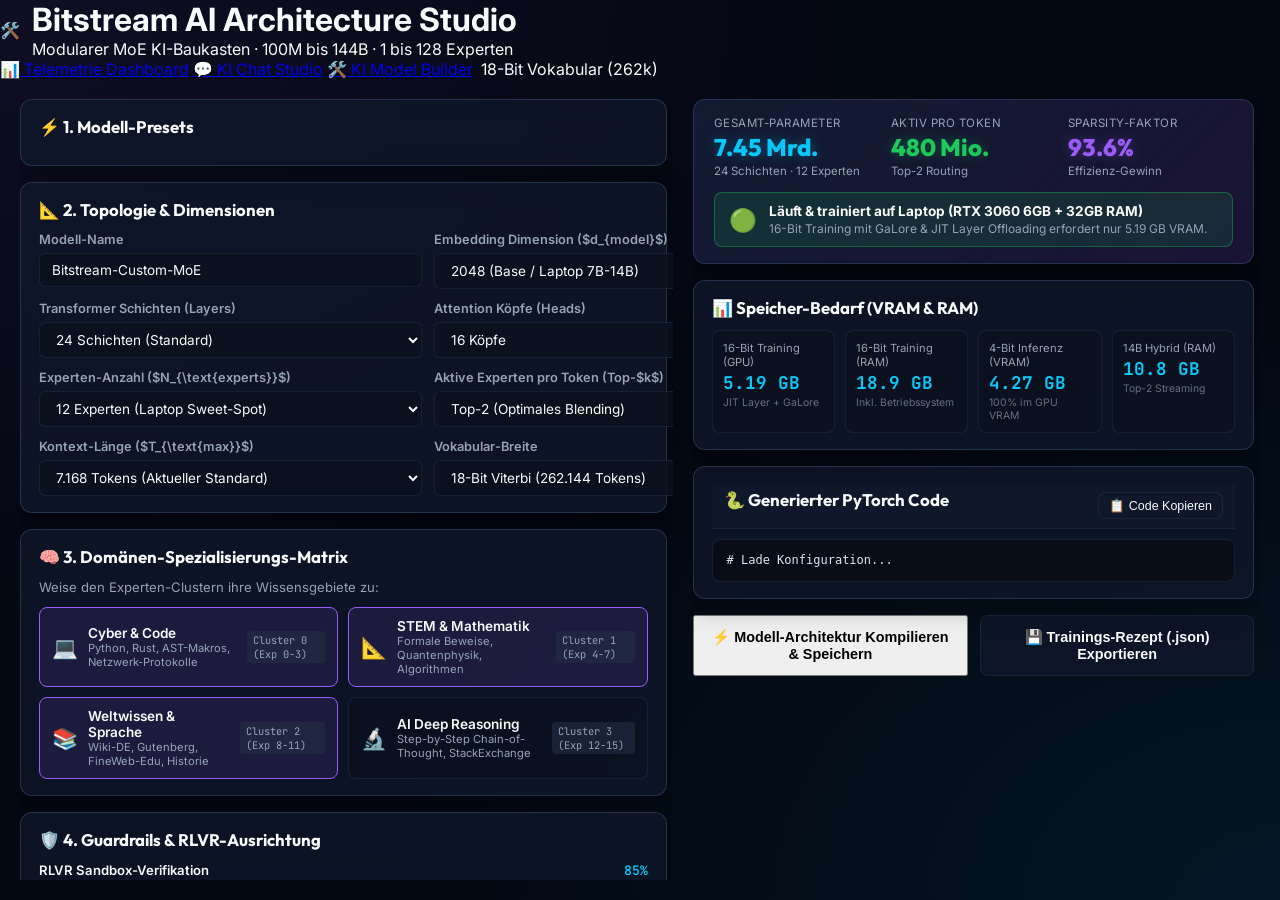
==== dashboard/static/builder.html @ 56a27aa5 "feat: add interactive Bitstream AI Architecture Studio (builder.html) with 100M-144B Single-Expert D" ====
<!DOCTYPE html>
<html lang="de">
<head>
  <meta charset="UTF-8">
  <meta name="viewport" content="width=device-width, initial-scale=1.0">
  <title>Bitstream AI Architecture Studio | KI Model Builder</title>
  <link rel="preconnect" href="https://fonts.googleapis.com">
  <link rel="preconnect" href="https://fonts.gstatic.com" crossorigin>
  <link href="https://fonts.googleapis.com/css2?family=Inter:wght@300;400;500;600;700&family=JetBrains+Mono:wght@400;500;700&family=Outfit:wght@600;700;800&display=swap" rel="stylesheet">
  <link rel="stylesheet" href="chat.css">
  <link rel="stylesheet" href="builder.css">
</head>
<body class="dark-theme">
  <!-- Top App Navigation -->
  <header class="app-header">
    <div class="header-left">
      <div class="logo-mark">
        <span class="logo-icon">🛠️</span>
        <div class="logo-glow"></div>
      </div>
      <div>
        <h1 class="app-title">Bitstream AI Architecture Studio</h1>
        <p class="app-subtitle">Modularer MoE KI-Baukasten · 100M bis 144B · 1 bis 128 Experten</p>
      </div>
    </div>

    <div class="header-right">
      <nav class="nav-links">
        <a href="/" class="nav-btn" id="nav-dashboard">📊 Telemetrie Dashboard</a>
        <a href="/chat.html" class="nav-btn" id="nav-chat">💬 KI Chat Studio</a>
        <a href="/builder.html" class="nav-btn active" id="nav-builder">🛠️ KI Model Builder</a>
      </nav>
      <span class="badge badge-primary" id="vocab-badge">18-Bit Vokabular (262k)</span>
    </div>
  </header>

  <!-- Main Studio Layout -->
  <main class="builder-layout">
    <!-- Left Configuration Panel -->
    <section class="builder-config-panel">
      <!-- Preset Quick Selection -->
      <div class="panel-section">
        <h2 class="section-title">⚡ 1. Modell-Presets</h2>
        <div class="presets-grid" id="presets-container">
          <!-- Dynamically populated -->
        </div>
      </div>

      <!-- Architecture Dimensions -->
      <div class="panel-section">
        <h2 class="section-title">📐 2. Topologie & Dimensionen</h2>
        <div class="form-grid">
          <div class="form-group">
            <label for="input-model-name">Modell-Name</label>
            <input type="text" id="input-model-name" class="form-input" value="Bitstream-Custom-MoE">
          </div>
          <div class="form-group">
            <label for="select-d-model">Embedding Dimension ($d_{model}$)</label>
            <select id="select-d-model" class="form-select">
              <option value="512">512 (Edge / Tiny 100M)</option>
              <option value="768">768 (Small 300M)</option>
              <option value="1024">1024 (Medium 1B)</option>
              <option value="2048" selected>2048 (Base / Laptop 7B-14B)</option>
              <option value="4096">4096 (Large / 30B-70B)</option>
              <option value="8192">8192 (Titan MoE / 70B-144B)</option>
              <option value="12288">12288 (Dense Titan 144B Single-Experte)</option>
              <option value="16384">16384 (Frontier Ultra 200B+)</option>
            </select>
          </div>
          <div class="form-group">
            <label for="select-layers">Transformer Schichten (Layers)</label>
            <select id="select-layers" class="form-select">
              <option value="8">8 Schichten</option>
              <option value="12">12 Schichten</option>
              <option value="16">16 Schichten</option>
              <option value="24" selected>24 Schichten (Standard)</option>
              <option value="32">32 Schichten</option>
              <option value="48">48 Schichten</option>
              <option value="64">64 Schichten</option>
              <option value="80">80 Schichten (144B Dense)</option>
              <option value="96">96 Schichten (Deep Titan)</option>
            </select>
          </div>
          <div class="form-group">
            <label for="select-heads">Attention Köpfe (Heads)</label>
            <select id="select-heads" class="form-select">
              <option value="8">8 Köpfe</option>
              <option value="12">12 Köpfe</option>
              <option value="16" selected>16 Köpfe</option>
              <option value="32">32 Köpfe</option>
              <option value="64">64 Köpfe</option>
              <option value="96">96 Köpfe (144B)</option>
              <option value="128">128 Köpfe</option>
            </select>
          </div>
          <div class="form-group">
            <label for="select-experts">Experten-Anzahl ($N_{\text{experts}}$)</label>
            <select id="select-experts" class="form-select">
              <option value="1">1 Experte (100% Dense Single-Core: 100M bis 144B)</option>
              <option value="2">2 Experten</option>
              <option value="4">4 Experten (Edge MoE)</option>
              <option value="8">8 Experten</option>
              <option value="12" selected>12 Experten (Laptop Sweet-Spot)</option>
              <option value="16">16 Experten</option>
              <option value="24">24 Experten (14.2B Spliced)</option>
              <option value="32">32 Experten</option>
              <option value="64">64 Experten (70B Frontier)</option>
              <option value="128">128 Experten (144B Mega-Titan)</option>
            </select>
          </div>
          <div class="form-group">
            <label for="select-top-k">Aktive Experten pro Token (Top-$k$)</label>
            <select id="select-top-k" class="form-select">
              <option value="1">Top-1 (Maximale Sparsity)</option>
              <option value="2" selected>Top-2 (Optimales Blending)</option>
              <option value="4">Top-4 (Hohe Kapazität)</option>
              <option value="8">Top-8 (Deep Ensemble)</option>
            </select>
          </div>
          <div class="form-group">
            <label for="select-seq-len">Kontext-Länge ($T_{\text{max}}$)</label>
            <select id="select-seq-len" class="form-select">
              <option value="4096">4.096 Tokens</option>
              <option value="7168" selected>7.168 Tokens (Aktueller Standard)</option>
              <option value="8192">8.192 Tokens</option>
              <option value="16384">16.384 Tokens (YaRN 2x)</option>
              <option value="32768">32.768 Tokens (YaRN 4x)</option>
              <option value="65536">65.536 Tokens (Ultra-Long)</option>
            </select>
          </div>
          <div class="form-group">
            <label for="select-vocab">Vokabular-Breite</label>
            <select id="select-vocab" class="form-select">
              <option value="262144" selected>18-Bit Viterbi (262.144 Tokens)</option>
              <option value="65536">16-Bit Viterbi (65.536 Tokens)</option>
            </select>
          </div>
        </div>
      </div>

      <!-- Domain Specialization Matrix -->
      <div class="panel-section">
        <h2 class="section-title">🧠 3. Domänen-Spezialisierungs-Matrix</h2>
        <p class="section-desc">Weise den Experten-Clustern ihre Wissensgebiete zu:</p>
        <div class="domain-matrix-grid">
          <div class="domain-card active" data-domain="cyber">
            <span class="domain-icon">💻</span>
            <div class="domain-info">
              <h4>Cyber & Code</h4>
              <p>Python, Rust, AST-Makros, Netzwerk-Protokolle</p>
            </div>
            <span class="cluster-tag">Cluster 0 (Exp 0-3)</span>
          </div>
          <div class="domain-card active" data-domain="stem">
            <span class="domain-icon">📐</span>
            <div class="domain-info">
              <h4>STEM & Mathematik</h4>
              <p>Formale Beweise, Quantenphysik, Algorithmen</p>
            </div>
            <span class="cluster-tag">Cluster 1 (Exp 4-7)</span>
          </div>
          <div class="domain-card active" data-domain="world">
            <span class="domain-icon">📚</span>
            <div class="domain-info">
              <h4>Weltwissen & Sprache</h4>
              <p>Wiki-DE, Gutenberg, FineWeb-Edu, Historie</p>
            </div>
            <span class="cluster-tag">Cluster 2 (Exp 8-11)</span>
          </div>
          <div class="domain-card" data-domain="reasoning">
            <span class="domain-icon">🔬</span>
            <div class="domain-info">
              <h4>AI Deep Reasoning</h4>
              <p>Step-by-Step Chain-of-Thought, StackExchange</p>
            </div>
            <span class="cluster-tag">Cluster 3 (Exp 12-15)</span>
          </div>
        </div>
      </div>

      <!-- Guardrails & Alignment Studio -->
      <div class="panel-section">
        <h2 class="section-title">🛡️ 4. Guardrails & RLVR-Ausrichtung</h2>
        <div class="slider-grid">
          <div class="slider-group">
            <div class="slider-header">
              <label>RLVR Sandbox-Verifikation</label>
              <span class="slider-val" id="val-rlvr">85%</span>
            </div>
            <input type="range" min="0" max="100" value="85" class="form-range" id="range-rlvr">
            <small>Erzwingt isolierte Python/Math-Ausführung vor der Antwort</small>
          </div>
          <div class="slider-group">
            <div class="slider-header">
              <label>Halluzinations-Schutz (Epistemisch)</label>
              <span class="slider-val" id="val-guard">90%</span>
            </div>
            <input type="range" min="0" max="100" value="90" class="form-range" id="range-guard">
            <small>Blockiert geratene Scheinfakten bei Wissenslücken</small>
          </div>
          <div class="slider-group">
            <div class="slider-header">
              <label>Autonome Web-Neugier</label>
              <span class="slider-val" id="val-curiosity">75%</span>
            </div>
            <input type="range" min="0" max="100" value="75" class="form-range" id="range-curiosity">
            <small>Trigger für autonomes Nachforschen bei hohem Loss</small>
          </div>
        </div>
      </div>
    </section>

    <!-- Right Live Hardware & Code Inspector -->
    <section class="builder-inspect-panel">
      <!-- Live Metrics Hero -->
      <div class="inspect-hero-card">
        <div class="hero-stats-grid">
          <div class="hero-stat">
            <span class="stat-label">Gesamt-Parameter</span>
            <span class="stat-val highlight-cyan" id="stat-total-params">7.45 Mrd.</span>
            <span class="stat-sub" id="stat-total-sub">24 Schichten · 12 Experten</span>
          </div>
          <div class="hero-stat">
            <span class="stat-label">Aktiv pro Token</span>
            <span class="stat-val highlight-green" id="stat-active-params">480 Mio.</span>
            <span class="stat-sub" id="stat-active-sub">Top-2 Routing</span>
          </div>
          <div class="hero-stat">
            <span class="stat-label">Sparsity-Faktor</span>
            <span class="stat-val highlight-purple" id="stat-sparsity">93.6%</span>
            <span class="stat-sub">Effizienz-Gewinn</span>
          </div>
        </div>

        <!-- Hardware Feasibility Banner -->
        <div class="feasibility-banner" id="feasibility-banner">
          <span class="feasibility-icon" id="feasibility-icon">🟢</span>
          <div class="feasibility-text">
            <strong id="feasibility-title">Läuft & trainiert auf Laptop (RTX 3060 6GB + 32GB RAM)</strong>
            <p id="feasibility-desc">16-Bit Training mit GaLore & JIT Layer Offloading erfordert nur 5.19 GB VRAM.</p>
          </div>
        </div>
      </div>

      <!-- Memory Breakdown Matrix -->
      <div class="panel-section">
        <h2 class="section-title">📊 Speicher-Bedarf (VRAM & RAM)</h2>
        <div class="memory-spec-grid">
          <div class="mem-spec-card">
            <span class="mem-type">16-Bit Training (GPU)</span>
            <span class="mem-size" id="mem-train-gpu">5.19 GB</span>
            <small>JIT Layer + GaLore</small>
          </div>
          <div class="mem-spec-card">
            <span class="mem-type">16-Bit Training (RAM)</span>
            <span class="mem-size" id="mem-train-ram">18.9 GB</span>
            <small>Inkl. Betriebssystem</small>
          </div>
          <div class="mem-spec-card">
            <span class="mem-type">4-Bit Inferenz (VRAM)</span>
            <span class="mem-size" id="mem-infer-vram">4.27 GB</span>
            <small>100% im GPU VRAM</small>
          </div>
          <div class="mem-spec-card">
            <span class="mem-type">14B Hybrid (RAM)</span>
            <span class="mem-size" id="mem-infer-hybrid-ram">10.8 GB</span>
            <small>Top-2 Streaming</small>
          </div>
        </div>
      </div>

      <!-- PyTorch Code Generator Preview -->
      <div class="panel-section code-preview-section">
        <div class="code-header">
          <h2 class="section-title">🐍 Generierter PyTorch Code</h2>
          <button class="btn btn-secondary btn-sm" id="btn-copy-code">📋 Code Kopieren</button>
        </div>
        <pre class="code-preview-block"><code id="code-output"># Lade Konfiguration...</code></pre>
      </div>

      <!-- Action Footer -->
      <div class="builder-actions-card">
        <button class="btn btn-primary btn-lg" id="btn-generate-model">
          <span>⚡ Modell-Architektur Kompilieren & Speichern</span>
        </button>
        <button class="btn btn-secondary btn-lg" id="btn-export-recipe">
          <span>💾 Trainings-Rezept (.json) Exportieren</span>
        </button>
      </div>

      <!-- Status Toast / Alert -->
      <div id="builder-toast" class="builder-toast" style="display: none;"></div>
    </section>
  </main>

  <script src="builder.js"></script>
</body>
</html>
---- dashboard/static/chat.css ----
/* ==========================================================================
   Universal AI Chat Studio | Design System & Styling
   Aesthetics: Deep Dark Glassmorphism, Neon Cyan & Purple Accents, Inter & JetBrains Mono
   ========================================================================== */

:root {
  /* HSL Tailored Color Palette */
  --bg-base: hsl(224, 71%, 4%);
  --bg-surface: hsl(222, 47%, 9%);
  --bg-sidebar: hsla(222, 47%, 7%, 0.85);
  --bg-card: hsla(222, 47%, 12%, 0.7);
  --bg-user-msg: hsla(217, 33%, 17%, 0.8);
  --bg-bot-msg: hsla(222, 47%, 10%, 0.85);
  
  --primary: hsl(192, 95%, 50%);
  --primary-glow: hsla(192, 95%, 50%, 0.35);
  --accent-purple: hsl(265, 89%, 66%);
  --accent-purple-glow: hsla(265, 89%, 66%, 0.35);
  --accent-green: hsl(142, 76%, 45%);
  --accent-green-glow: hsla(142, 76%, 45%, 0.35);
  --accent-amber: hsl(38, 92%, 50%);
  
  --border-subtle: hsla(217, 33%, 25%, 0.4);
  --border-glass: hsla(217, 33%, 35%, 0.5);
  --border-active: hsla(192, 95%, 50%, 0.6);

  --text-main: hsl(210, 40%, 98%);
  --text-muted: hsl(215, 20%, 65%);
  --text-faint: hsl(215, 16%, 45%);
  
  --font-sans: 'Inter', -apple-system, BlinkMacSystemFont, 'Segoe UI', Roboto, sans-serif;
  --font-mono: 'JetBrains Mono', monospace;
  --font-display: 'Outfit', sans-serif;

  --ease-spring: cubic-bezier(0.175, 0.885, 0.32, 1.275);
  --ease-smooth: cubic-bezier(0.4, 0, 0.2, 1);
  --duration-fast: 150ms;
  --duration-normal: 250ms;
}

* {
  margin: 0;
  padding: 0;
  box-sizing: border-box;
}

body.dark-theme {
  background-color: var(--bg-base);
  background-image: 
    radial-gradient(at 0% 0%, hsla(265, 89%, 66%, 0.08) 0px, transparent 50%),
    radial-gradient(at 100% 100%, hsla(192, 95%, 50%, 0.08) 0px, transparent 50%);
  color: var(--text-main);
  font-family: var(--font-sans);
  height: 100vh;
  overflow: hidden;
  display: flex;
  flex-direction: column;
}

/* ==========================================================================
   1. Header Topbar
   ========================================================================== */
.chat-header {
  height: 56px;
  background: hsla(222, 47%, 7%, 0.85);
  backdrop-filter: blur(16px);
  -webkit-backdrop-filter: blur(16px);
  border-bottom: 1px solid var(--border-subtle);
  display: flex;
  align-items: center;
  justify-content: space-between;
  padding: 0 1.25rem;
  z-index: 100;
}

.header-left {
  display: flex;
  align-items: center;
  gap: 0.75rem;
}

.btn-icon {
  background: transparent;
  border: 1px solid var(--border-subtle);
  color: var(--text-muted);
  width: 34px;
  height: 34px;
  border-radius: 8px;
  display: flex;
  align-items: center;
  justify-content: center;
  cursor: pointer;
  transition: all var(--duration-fast) ease;
}

.btn-icon:hover {
  background: var(--bg-card);
  color: var(--text-main);
  border-color: var(--border-glass);
}

.brand {
  display: flex;
  align-items: center;
  gap: 0.6rem;
}

.brand-logo {
  font-size: 1.3rem;
  filter: drop-shadow(0 0 8px var(--accent-purple-glow));
}

.brand-title {
  font-family: var(--font-display);
  font-weight: 700;
  font-size: 1.05rem;
  letter-spacing: -0.02em;
  background: linear-gradient(135deg, var(--text-main), var(--primary));
  -webkit-background-clip: text;
  -webkit-text-fill-color: transparent;
}

.model-badge {
  font-size: 0.72rem;
  font-family: var(--font-mono);
  background: hsla(192, 95%, 50%, 0.12);
  color: var(--primary);
  border: 1px solid hsla(192, 95%, 50%, 0.3);
  padding: 2px 8px;
  border-radius: 12px;
}

/* Persona Selector */
.persona-selector {
  display: flex;
  background: hsla(222, 47%, 12%, 0.6);
  border: 1px solid var(--border-subtle);
  border-radius: 10px;
  padding: 3px;
  gap: 2px;
}

.persona-btn {
  background: transparent;
  border: none;
  color: var(--text-muted);
  font-size: 0.8rem;
  font-weight: 500;
  padding: 5px 12px;
  border-radius: 7px;
  cursor: pointer;
  display: flex;
  align-items: center;
  gap: 6px;
  transition: all var(--duration-fast) ease;
}

.persona-btn .p-tag {
  font-size: 0.65rem;
  opacity: 0.6;
  text-transform: uppercase;
}

.persona-btn:hover {
  color: var(--text-main);
  background: hsla(217, 33%, 25%, 0.3);
}

.persona-btn.active {
  background: var(--primary);
  color: hsl(224, 71%, 4%);
  font-weight: 600;
  box-shadow: 0 0 12px var(--primary-glow);
}

.persona-btn.active .p-tag {
  color: hsl(224, 71%, 4%);
  opacity: 0.85;
}

.header-right {
  display: flex;
  align-items: center;
  gap: 0.5rem;
}

.btn-secondary {
  background: var(--bg-card);
  border: 1px solid var(--border-subtle);
  color: var(--text-main);
  padding: 6px 12px;
  border-radius: 8px;
  font-size: 0.82rem;
  font-weight: 500;
  text-decoration: none;
  display: flex;
  align-items: center;
  gap: 6px;
  cursor: pointer;
  transition: all var(--duration-fast) ease;
}

.btn-secondary:hover {
  border-color: var(--primary);
  box-shadow: 0 0 12px var(--primary-glow);
}

.btn-sm {
  padding: 5px 10px;
  font-size: 0.78rem;
}

/* ==========================================================================
   2. Main Layout Architecture (Sidebar + Chat + Artifacts)
   ========================================================================== */
.app-layout {
  display: flex;
  flex: 1;
  height: calc(100vh - 56px);
  position: relative;
  overflow: hidden;
}

/* Sidebar */
.chat-sidebar {
  width: 260px;
  background: var(--bg-sidebar);
  backdrop-filter: blur(20px);
  -webkit-backdrop-filter: blur(20px);
  border-right: 1px solid var(--border-subtle);
  display: flex;
  flex-direction: column;
  transition: width var(--duration-normal) var(--ease-smooth),
              transform var(--duration-normal) var(--ease-smooth);
  z-index: 50;
}

.chat-sidebar.collapsed {
  width: 0;
  transform: translateX(-260px);
  border-right: none;
}

.sidebar-top {
  padding: 1rem;
  display: flex;
  flex-direction: column;
  gap: 0.75rem;
  border-bottom: 1px solid var(--border-subtle);
}

.btn-new-chat {
  background: linear-gradient(135deg, hsla(192, 95%, 50%, 0.15), hsla(265, 89%, 66%, 0.15));
  border: 1px solid var(--border-glass);
  color: var(--text-main);
  padding: 8px 12px;
  border-radius: 8px;
  font-weight: 600;
  font-size: 0.85rem;
  display: flex;
  align-items: center;
  justify-content: space-between;
  cursor: pointer;
  transition: all var(--duration-fast) ease;
}

.btn-new-chat:hover {
  border-color: var(--primary);
  box-shadow: 0 0 16px var(--primary-glow);
  transform: translateY(-1px);
}

.btn-new-chat kbd {
  font-size: 0.68rem;
  font-family: var(--font-mono);
  background: hsla(222, 47%, 12%, 0.8);
  padding: 2px 6px;
  border-radius: 4px;
  color: var(--text-muted);
}

.search-box {
  display: flex;
  align-items: center;
  background: hsla(222, 47%, 12%, 0.6);
  border: 1px solid var(--border-subtle);
  border-radius: 6px;
  padding: 5px 8px;
  gap: 6px;
}

.search-box input {
  background: transparent;
  border: none;
  outline: none;
  color: var(--text-main);
  font-size: 0.8rem;
  width: 100%;
}

.chat-history-list {
  flex: 1;
  overflow-y: auto;
  padding: 0.75rem;
  display: flex;
  flex-direction: column;
  gap: 4px;
}

.history-item {
  padding: 8px 10px;
  border-radius: 6px;
  font-size: 0.82rem;
  color: var(--text-muted);
  cursor: pointer;
  display: flex;
  align-items: center;
  justify-content: space-between;
  transition: all var(--duration-fast) ease;
  white-space: nowrap;
  overflow: hidden;
  text-overflow: ellipsis;
}

.history-item:hover, .history-item.active {
  background: var(--bg-card);
  color: var(--text-main);
  border-left: 2px solid var(--primary);
}

.sidebar-footer {
  padding: 0.75rem 1rem;
  border-top: 1px solid var(--border-subtle);
  display: flex;
  flex-direction: column;
  gap: 0.5rem;
}

.system-status-pill {
  font-size: 0.7rem;
  display: flex;
  align-items: center;
  gap: 6px;
  color: var(--text-muted);
}

.pulse-dot {
  width: 6px;
  height: 6px;
  border-radius: 50%;
  background: var(--accent-green);
  box-shadow: 0 0 8px var(--accent-green);
}

.btn-text-danger {
  background: transparent;
  border: none;
  color: hsla(0, 72%, 60%, 0.7);
  font-size: 0.72rem;
  cursor: pointer;
  text-align: left;
  padding: 0;
}

.btn-text-danger:hover {
  color: hsl(0, 72%, 60%);
  text-decoration: underline;
}

/* ==========================================================================
   3. Center Chat Conversation Area
   ========================================================================== */
.chat-main {
  flex: 1;
  display: flex;
  flex-direction: column;
  height: 100%;
  position: relative;
  overflow: hidden;
}

.chat-messages-container {
  flex: 1;
  overflow-y: auto;
  padding: 1.5rem 15% 2rem 15%;
  display: flex;
  flex-direction: column;
  gap: 1.5rem;
  scroll-behavior: smooth;
}

/* Welcome Hero */
.welcome-hero {
  display: flex;
  flex-direction: column;
  align-items: center;
  justify-content: center;
  margin: auto 0;
  text-align: center;
  padding: 2rem 0;
}

.hero-logo {
  font-size: 3.5rem;
  margin-bottom: 0.75rem;
  filter: drop-shadow(0 0 20px var(--primary-glow));
}

.welcome-hero h1 {
  font-family: var(--font-display);
  font-size: 1.8rem;
  font-weight: 700;
  margin-bottom: 0.4rem;
}

.hero-sub {
  color: var(--text-muted);
  font-size: 0.9rem;
  margin-bottom: 2rem;
}

.quick-prompts-grid {
  display: grid;
  grid-template-columns: repeat(2, 1fr);
  gap: 1rem;
  width: 100%;
  max-width: 680px;
}

.quick-card {
  background: var(--bg-card);
  border: 1px solid var(--border-subtle);
  border-radius: 12px;
  padding: 1rem;
  text-align: left;
  cursor: pointer;
  transition: all var(--duration-normal) var(--ease-spring);
  backdrop-filter: blur(12px);
}

.quick-card:hover {
  transform: translateY(-3px);
  border-color: var(--primary);
  box-shadow: 0 8px 24px var(--primary-glow);
}

.qc-icon { font-size: 1.4rem; margin-bottom: 0.5rem; display: block; }
.qc-title { font-weight: 600; font-size: 0.9rem; margin-bottom: 0.2rem; }
.qc-desc { font-size: 0.75rem; color: var(--text-muted); }

/* Chat Message Rows */
.msg-row {
  display: flex;
  gap: 1rem;
  width: 100%;
  animation: fadeIn 200ms ease;
}

@keyframes fadeIn {
  from { opacity: 0; transform: translateY(6px); }
  to { opacity: 1; transform: translateY(0); }
}

.msg-avatar {
  width: 32px;
  height: 32px;
  border-radius: 8px;
  display: flex;
  align-items: center;
  justify-content: center;
  font-size: 1rem;
  flex-shrink: 0;
}

.msg-row.user .msg-avatar {
  background: hsla(217, 91%, 60%, 0.2);
  border: 1px solid hsla(217, 91%, 60%, 0.4);
}

.msg-row.assistant .msg-avatar {
  background: hsla(265, 89%, 66%, 0.2);
  border: 1px solid hsla(265, 89%, 66%, 0.4);
}

.msg-content-wrapper {
  flex: 1;
  display: flex;
  flex-direction: column;
  gap: 0.5rem;
}

.msg-sender {
  font-size: 0.78rem;
  font-weight: 600;
  color: var(--text-muted);
}

.msg-bubble {
  padding: 1rem 1.25rem;
  border-radius: 12px;
  font-size: 0.92rem;
  line-height: 1.6;
  border: 1px solid var(--border-subtle);
  word-break: break-word;
}

.msg-row.user .msg-bubble {
  background: var(--bg-user-msg);
  border-color: var(--border-glass);
}

.msg-row.assistant .msg-bubble {
  background: var(--bg-bot-msg);
  backdrop-filter: blur(16px);
}

/* Claude / DeepSeek Style Collapsible <think> Box */
.reasoning-box {
  background: hsla(265, 89%, 66%, 0.08);
  border: 1px solid hsla(265, 89%, 66%, 0.25);
  border-radius: 8px;
  margin-bottom: 0.75rem;
  overflow: hidden;
  transition: all var(--duration-fast) ease;
}

.reasoning-header {
  padding: 6px 10px;
  background: hsla(265, 89%, 66%, 0.12);
  font-size: 0.75rem;
  font-weight: 600;
  color: var(--accent-purple);
  display: flex;
  align-items: center;
  justify-content: space-between;
  cursor: pointer;
}

.reasoning-header:hover {
  background: hsla(265, 89%, 66%, 0.2);
}

.reasoning-content {
  padding: 8px 12px;
  font-size: 0.82rem;
  color: var(--text-muted);
  font-family: var(--font-sans);
  border-top: 1px solid hsla(265, 89%, 66%, 0.15);
  white-space: pre-wrap;
}

/* Copilot Style Code Blocks */
.code-block-wrapper {
  margin: 0.75rem 0;
  background: hsl(222, 47%, 7%);
  border: 1px solid var(--border-subtle);
  border-radius: 8px;
  overflow: hidden;
}

.code-header {
  display: flex;
  align-items: center;
  justify-content: space-between;
  padding: 6px 12px;
  background: hsla(222, 47%, 12%, 0.9);
  border-bottom: 1px solid var(--border-subtle);
  font-family: var(--font-mono);
  font-size: 0.75rem;
  color: var(--text-muted);
}

.code-actions button {
  background: transparent;
  border: 1px solid var(--border-subtle);
  color: var(--text-muted);
  font-size: 0.7rem;
  padding: 2px 8px;
  border-radius: 4px;
  cursor: pointer;
  transition: all var(--duration-fast) ease;
}

.code-actions button:hover {
  background: var(--bg-card);
  color: var(--text-main);
  border-color: var(--primary);
}

.code-block-wrapper pre {
  padding: 12px;
  font-family: var(--font-mono);
  font-size: 0.85rem;
  overflow-x: auto;
  line-height: 1.5;
  color: #e2e8f0;
}

/* ==========================================================================
   4. Omni-Input Area
   ========================================================================== */
.chat-input-area {
  padding: 0.75rem 15% 1.25rem 15%;
  display: flex;
  flex-direction: column;
  gap: 0.5rem;
  background: linear-gradient(to top, var(--bg-base) 80%, transparent);
}

.slash-toolbar {
  display: flex;
  align-items: center;
  justify-content: space-between;
  gap: 0.5rem;
}

.slash-chip {
  background: hsla(222, 47%, 12%, 0.7);
  border: 1px solid var(--border-subtle);
  color: var(--text-muted);
  font-size: 0.75rem;
  font-family: var(--font-mono);
  padding: 3px 8px;
  border-radius: 12px;
  cursor: pointer;
  transition: all var(--duration-fast) ease;
}

.slash-chip:hover {
  color: var(--primary);
  border-color: var(--primary);
}

.thinking-toggle-wrapper {
  display: flex;
  align-items: center;
}

.switch-label {
  display: flex;
  align-items: center;
  gap: 6px;
  font-size: 0.72rem;
  color: var(--text-muted);
  cursor: pointer;
}

.switch-label input { display: none; }
.switch-slider {
  width: 28px;
  height: 16px;
  background: hsla(217, 33%, 25%, 0.6);
  border-radius: 10px;
  position: relative;
  transition: background var(--duration-fast) ease;
}
.switch-slider::before {
  content: '';
  position: absolute;
  width: 12px;
  height: 12px;
  border-radius: 50%;
  background: white;
  top: 2px;
  left: 2px;
  transition: transform var(--duration-fast) ease;
}
.switch-label input:checked + .switch-slider {
  background: var(--accent-purple);
}
.switch-label input:checked + .switch-slider::before {
  transform: translateX(12px);
}

.input-glass-box {
  background: hsla(222, 47%, 12%, 0.85);
  backdrop-filter: blur(20px);
  -webkit-backdrop-filter: blur(20px);
  border: 1px solid var(--border-glass);
  border-radius: 16px;
  padding: 0.6rem 0.8rem;
  display: flex;
  align-items: flex-end;
  gap: 0.5rem;
  box-shadow: 0 8px 32px rgba(0, 0, 0, 0.4);
  transition: border-color var(--duration-fast) ease, box-shadow var(--duration-fast) ease;
}

.input-glass-box:focus-within {
  border-color: var(--primary);
  box-shadow: 0 0 20px var(--primary-glow);
}

.btn-input-action {
  background: transparent;
  border: none;
  color: var(--text-muted);
  cursor: pointer;
  padding: 6px;
  border-radius: 8px;
  display: flex;
  align-items: center;
  justify-content: center;
  transition: all var(--duration-fast) ease;
}

.btn-input-action:hover {
  color: var(--text-main);
  background: hsla(217, 33%, 25%, 0.4);
}

.input-glass-box textarea {
  flex: 1;
  background: transparent;
  border: none;
  outline: none;
  color: var(--text-main);
  font-family: var(--font-sans);
  font-size: 0.92rem;
  line-height: 1.5;
  resize: none;
  max-height: 180px;
  padding: 4px 0;
}

.btn-send-glow {
  background: var(--primary);
  border: none;
  color: hsl(224, 71%, 4%);
  width: 34px;
  height: 34px;
  border-radius: 10px;
  display: flex;
  align-items: center;
  justify-content: center;
  cursor: pointer;
  box-shadow: 0 0 12px var(--primary-glow);
  transition: all var(--duration-fast) var(--ease-spring);
}

.btn-send-glow:hover {
  transform: scale(1.06);
  box-shadow: 0 0 18px var(--primary);
}

.input-footer-telemetry {
  display: flex;
  justify-content: space-between;
  font-size: 0.68rem;
  color: var(--text-faint);
  font-family: var(--font-mono);
  padding: 0 4px;
}

/* ==========================================================================
   5. Right Artifacts / Canvas Panel
   ========================================================================== */
.artifacts-panel {
  width: 480px;
  background: hsla(222, 47%, 8%, 0.95);
  backdrop-filter: blur(24px);
  -webkit-backdrop-filter: blur(24px);
  border-left: 1px solid var(--border-subtle);
  display: flex;
  flex-direction: column;
  transition: width var(--duration-normal) var(--ease-smooth),
              transform var(--duration-normal) var(--ease-smooth);
}

.artifacts-panel.collapsed {
  width: 0;
  transform: translateX(480px);
  border-left: none;
}

.artifacts-header {
  height: 48px;
  padding: 0 1rem;
  display: flex;
  align-items: center;
  justify-content: space-between;
  border-bottom: 1px solid var(--border-subtle);
}

.art-title-group {
  display: flex;
  align-items: center;
  gap: 8px;
  font-size: 0.85rem;
  font-weight: 600;
}

.art-badge {
  font-size: 0.65rem;
  font-family: var(--font-mono);
  background: hsla(265, 89%, 66%, 0.15);
  color: var(--accent-purple);
  border: 1px solid hsla(265, 89%, 66%, 0.3);
  padding: 2px 6px;
  border-radius: 8px;
}

.art-actions {
  display: flex;
  gap: 4px;
}

.btn-icon-sm {
  background: transparent;
  border: 1px solid var(--border-subtle);
  color: var(--text-muted);
  width: 28px;
  height: 28px;
  border-radius: 6px;
  cursor: pointer;
}

.artifacts-tabs {
  display: flex;
  padding: 4px 1rem;
  background: hsla(222, 47%, 6%, 0.8);
  border-bottom: 1px solid var(--border-subtle);
  gap: 4px;
}

.art-tab {
  background: transparent;
  border: none;
  color: var(--text-muted);
  font-size: 0.75rem;
  padding: 4px 10px;
  border-radius: 4px;
  cursor: pointer;
}

.art-tab.active {
  background: var(--bg-card);
  color: var(--text-main);
  font-weight: 600;
}

.artifacts-body {
  flex: 1;
  position: relative;
  overflow: hidden;
}

.artifacts-body iframe {
  width: 100%;
  height: 100%;
  border: none;
  background: #ffffff;
}

.artifacts-body pre {
  padding: 1rem;
  font-family: var(--font-mono);
  font-size: 0.8rem;
  overflow: auto;
  height: 100%;
  color: #e2e8f0;
}

/* ==========================================================================
   6. Responsive Breakpoints
   ========================================================================== */
@media (max-width: 1024px) {
  .chat-messages-container, .chat-input-area {
    padding-left: 5%;
    padding-right: 5%;
  }
  .artifacts-panel {
    position: absolute;
    right: 0;
    top: 0;
    bottom: 0;
    z-index: 90;
    box-shadow: -8px 0 32px rgba(0,0,0,0.5);
  }
}

@media (max-width: 768px) {
  .chat-sidebar {
    position: absolute;
    left: 0;
    top: 0;
    bottom: 0;
    box-shadow: 8px 0 32px rgba(0,0,0,0.5);
  }
  .persona-btn .p-tag { display: none; }
  .quick-prompts-grid { grid-template-columns: 1fr; }
}
---- dashboard/static/builder.css ----
/* ==========================================================================
   Bitstream AI Architecture Studio | CSS Stylesheet
   ========================================================================== */

.builder-layout {
  display: grid;
  grid-template-columns: 1.15fr 1fr;
  gap: 20px;
  padding: 20px;
  height: calc(100vh - 75px);
  overflow: hidden;
}

.builder-config-panel,
.builder-inspect-panel {
  display: flex;
  flex-direction: column;
  gap: 16px;
  overflow-y: auto;
  padding-right: 6px;
}

/* Custom Scrollbars */
.builder-config-panel::-webkit-scrollbar,
.builder-inspect-panel::-webkit-scrollbar {
  width: 6px;
}
.builder-config-panel::-webkit-scrollbar-thumb,
.builder-inspect-panel::-webkit-scrollbar-thumb {
  background: var(--border-subtle);
  border-radius: 4px;
}

/* Panel Sections */
.panel-section {
  background: var(--bg-card);
  border: 1px solid var(--border-glass);
  border-radius: 12px;
  padding: 16px 18px;
  backdrop-filter: blur(12px);
  box-shadow: 0 8px 24px rgba(0, 0, 0, 0.35);
}

.section-title {
  font-family: var(--font-display);
  font-size: 1.05rem;
  font-weight: 700;
  color: var(--text-main);
  margin-bottom: 12px;
}

.section-desc {
  font-size: 0.82rem;
  color: var(--text-muted);
  margin-bottom: 12px;
}

/* Presets Grid */
.presets-grid {
  display: grid;
  grid-template-columns: repeat(auto-fill, minmax(130px, 1fr));
  gap: 10px;
}

.preset-card {
  background: hsla(222, 47%, 16%, 0.6);
  border: 1px solid var(--border-subtle);
  border-radius: 8px;
  padding: 10px;
  cursor: pointer;
  transition: all var(--duration-fast) var(--ease-smooth);
  display: flex;
  flex-direction: column;
  gap: 4px;
}

.preset-card:hover {
  border-color: var(--primary);
  background: hsla(222, 47%, 20%, 0.8);
  transform: translateY(-2px);
}

.preset-card.active {
  border-color: var(--primary);
  background: hsla(192, 95%, 50%, 0.12);
  box-shadow: 0 0 12px var(--primary-glow);
}

.preset-name {
  font-family: var(--font-display);
  font-size: 0.85rem;
  font-weight: 700;
  color: var(--text-main);
}

.preset-sub {
  font-size: 0.72rem;
  color: var(--text-muted);
}

/* Form Grids */
.form-grid {
  display: grid;
  grid-template-columns: 1fr 1fr;
  gap: 12px;
}

.form-group {
  display: flex;
  flex-direction: column;
  gap: 6px;
}

.form-group label {
  font-size: 0.8rem;
  font-weight: 600;
  color: var(--text-muted);
}

.form-input,
.form-select {
  background: hsla(222, 47%, 8%, 0.85);
  border: 1px solid var(--border-subtle);
  color: var(--text-main);
  padding: 8px 12px;
  border-radius: 6px;
  font-family: var(--font-sans);
  font-size: 0.85rem;
  transition: border-color var(--duration-fast);
}

.form-input:focus,
.form-select:focus {
  outline: none;
  border-color: var(--primary);
  box-shadow: 0 0 8px var(--primary-glow);
}

/* Domain Matrix Grid */
.domain-matrix-grid {
  display: grid;
  grid-template-columns: 1fr 1fr;
  gap: 10px;
}

.domain-card {
  display: flex;
  align-items: center;
  gap: 10px;
  background: hsla(222, 47%, 8%, 0.7);
  border: 1px solid var(--border-subtle);
  padding: 10px 12px;
  border-radius: 8px;
  cursor: pointer;
  transition: all var(--duration-fast);
}

.domain-card:hover {
  border-color: var(--accent-purple);
}

.domain-card.active {
  border-color: var(--accent-purple);
  background: hsla(265, 89%, 66%, 0.12);
}

.domain-icon {
  font-size: 1.3rem;
}

.domain-info h4 {
  font-size: 0.85rem;
  font-weight: 600;
  color: var(--text-main);
}

.domain-info p {
  font-size: 0.7rem;
  color: var(--text-muted);
}

.cluster-tag {
  margin-left: auto;
  font-family: var(--font-mono);
  font-size: 0.65rem;
  background: hsla(217, 33%, 20%, 0.6);
  padding: 2px 6px;
  border-radius: 4px;
  color: var(--text-muted);
}

/* Sliders */
.slider-grid {
  display: flex;
  flex-direction: column;
  gap: 14px;
}

.slider-group {
  display: flex;
  flex-direction: column;
  gap: 4px;
}

.slider-header {
  display: flex;
  justify-content: space-between;
  font-size: 0.82rem;
  font-weight: 600;
}

.slider-val {
  font-family: var(--font-mono);
  color: var(--primary);
}

.form-range {
  accent-color: var(--primary);
  cursor: pointer;
}

.slider-group small {
  font-size: 0.7rem;
  color: var(--text-faint);
}

/* Right Panel: Hero Card */
.inspect-hero-card {
  background: linear-gradient(135deg, hsla(222, 47%, 14%, 0.9), hsla(265, 89%, 66%, 0.15));
  border: 1px solid var(--border-glass);
  border-radius: 12px;
  padding: 16px 20px;
  box-shadow: 0 10px 30px rgba(0, 0, 0, 0.4);
}

.hero-stats-grid {
  display: grid;
  grid-template-columns: repeat(3, 1fr);
  gap: 12px;
  margin-bottom: 14px;
}

.hero-stat {
  display: flex;
  flex-direction: column;
  gap: 2px;
}

.stat-label {
  font-size: 0.72rem;
  text-transform: uppercase;
  letter-spacing: 0.5px;
  color: var(--text-muted);
}

.stat-val {
  font-family: var(--font-display);
  font-size: 1.5rem;
  font-weight: 800;
}

.highlight-cyan { color: var(--primary); text-shadow: 0 0 12px var(--primary-glow); }
.highlight-green { color: var(--accent-green); text-shadow: 0 0 12px var(--accent-green-glow); }
.highlight-purple { color: var(--accent-purple); text-shadow: 0 0 12px var(--accent-purple-glow); }

.stat-sub {
  font-size: 0.72rem;
  color: var(--text-muted);
}

/* Feasibility Banner */
.feasibility-banner {
  display: flex;
  align-items: center;
  gap: 12px;
  background: hsla(142, 76%, 45%, 0.12);
  border: 1px solid hsla(142, 76%, 45%, 0.35);
  border-radius: 8px;
  padding: 10px 14px;
}

.feasibility-icon {
  font-size: 1.4rem;
}

.feasibility-text strong {
  display: block;
  font-size: 0.85rem;
  color: var(--text-main);
}

.feasibility-text p {
  font-size: 0.75rem;
  color: var(--text-muted);
  margin-top: 2px;
}

/* Memory Spec Grid */
.memory-spec-grid {
  display: grid;
  grid-template-columns: repeat(4, 1fr);
  gap: 10px;
}

.mem-spec-card {
  background: hsla(222, 47%, 8%, 0.75);
  border: 1px solid var(--border-subtle);
  border-radius: 8px;
  padding: 10px;
  display: flex;
  flex-direction: column;
  gap: 2px;
}

.mem-type {
  font-size: 0.7rem;
  color: var(--text-muted);
}

.mem-size {
  font-family: var(--font-mono);
  font-size: 1.1rem;
  font-weight: 700;
  color: var(--primary);
}

.mem-spec-card small {
  font-size: 0.65rem;
  color: var(--text-faint);
}

/* Code Preview Block */
.code-preview-section {
  display: flex;
  flex-direction: column;
  gap: 10px;
}

.code-header {
  display: flex;
  justify-content: space-between;
  align-items: center;
}

.code-preview-block {
  background: hsl(222, 47%, 6%);
  border: 1px solid var(--border-subtle);
  border-radius: 8px;
  padding: 12px 14px;
  font-family: var(--font-mono);
  font-size: 0.75rem;
  color: hsl(210, 40%, 90%);
  max-height: 200px;
  overflow-y: auto;
  line-height: 1.45;
}

/* Action Buttons */
.builder-actions-card {
  display: flex;
  gap: 12px;
}

.btn-lg {
  flex: 1;
  padding: 12px 16px;
  font-size: 0.9rem;
  font-weight: 700;
}

/* Toast */
.builder-toast {
  position: fixed;
  bottom: 24px;
  right: 24px;
  background: hsla(222, 47%, 12%, 0.95);
  border: 1px solid var(--primary);
  border-radius: 8px;
  padding: 12px 20px;
  color: var(--text-main);
  box-shadow: 0 10px 30px rgba(0, 0, 0, 0.6);
  z-index: 1000;
  font-size: 0.85rem;
}
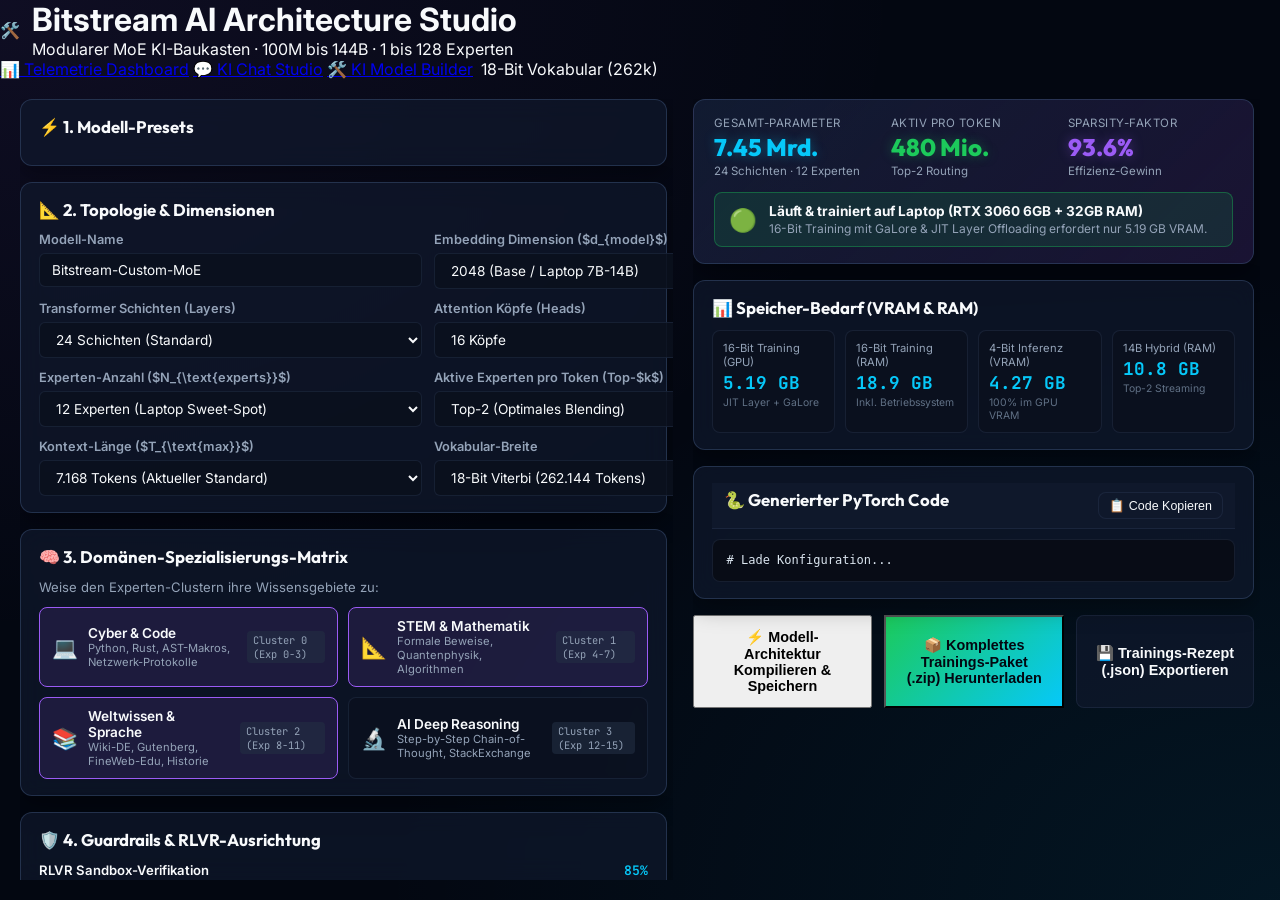
==== commit df862061: "feat: add one-click standalone training package download (.zip) with model, train.py and bash launch" ====
--- a/dashboard/static/builder.html
+++ b/dashboard/static/builder.html
@@ -283,6 +283,9 @@
         <button class="btn btn-primary btn-lg" id="btn-generate-model">
           <span>⚡ Modell-Architektur Kompilieren & Speichern</span>
         </button>
+        <button class="btn btn-primary btn-lg" id="btn-download-bundle" style="background: linear-gradient(135deg, hsl(142, 76%, 45%), hsl(192, 95%, 50%)); color: hsl(224, 71%, 4%);">
+          <span>📦 Komplettes Trainings-Paket (.zip) Herunterladen</span>
+        </button>
         <button class="btn btn-secondary btn-lg" id="btn-export-recipe">
           <span>💾 Trainings-Rezept (.json) Exportieren</span>
         </button>
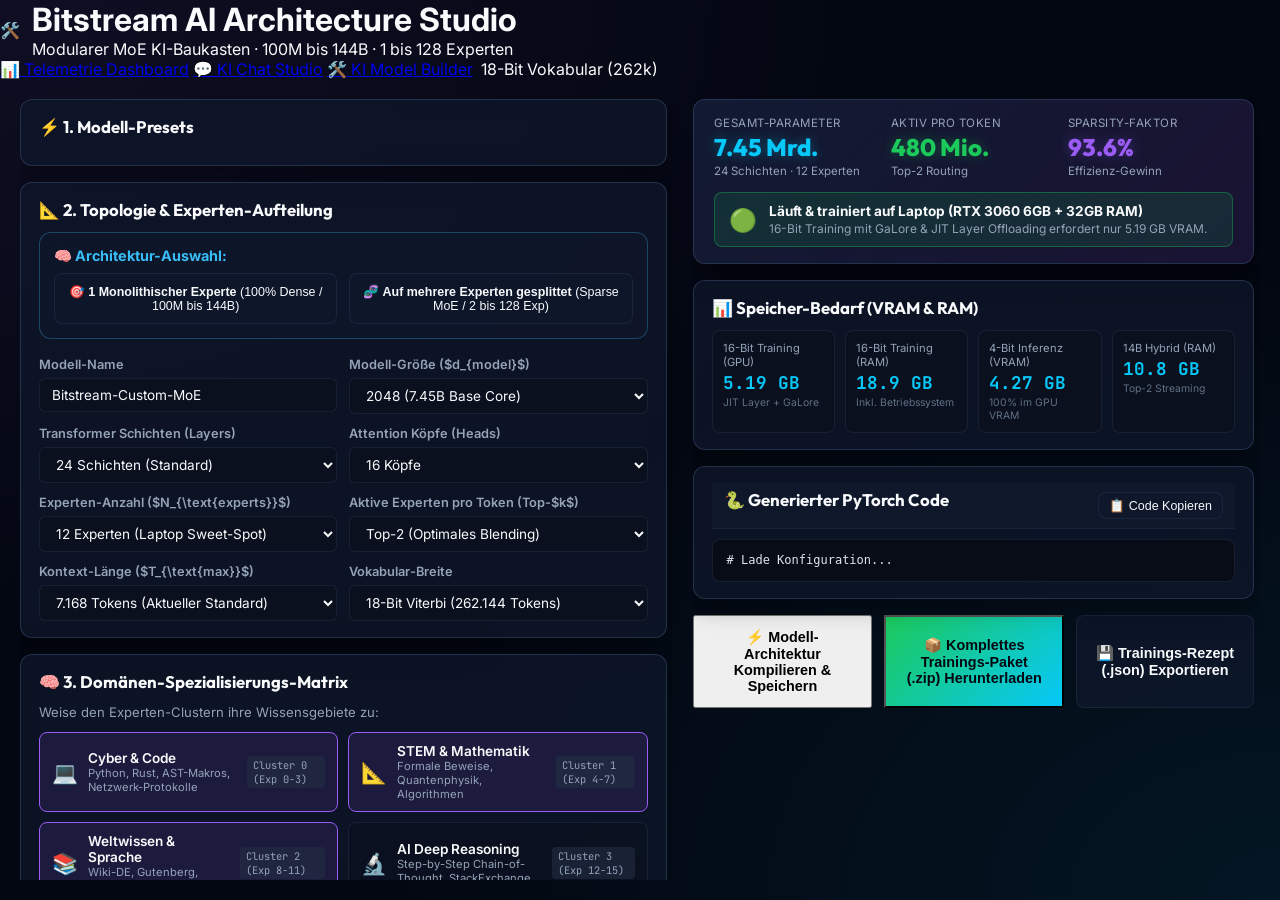
==== commit 64e7f757: "feat: add 1-Exp spectrum (100M to 144B) and interactive Architecture Switcher (Single Dense vs Split" ====
--- a/dashboard/static/builder.html
+++ b/dashboard/static/builder.html
@@ -48,23 +48,39 @@
 
       <!-- Architecture Dimensions -->
       <div class="panel-section">
-        <h2 class="section-title">📐 2. Topologie & Dimensionen</h2>
+        <h2 class="section-title">📐 2. Topologie & Experten-Aufteilung</h2>
+
+        <!-- Mode Switch: 1 Experte (Dense) vs. Auf mehrere Experten gesplittet (MoE) -->
+        <div style="background: rgba(15, 23, 42, 0.7); border: 1px solid rgba(56, 189, 248, 0.3); border-radius: 12px; padding: 14px; margin-bottom: 18px;">
+          <label style="font-weight: 700; font-size: 0.9rem; color: #38bdf8; display: block; margin-bottom: 8px;">🧠 Architektur-Auswahl:</label>
+          <div style="display: flex; gap: 12px; flex-wrap: wrap;">
+            <button type="button" id="btn-mode-dense" class="btn btn-secondary btn-sm" style="flex: 1; min-width: 240px; padding: 10px; display: flex; align-items: center; justify-content: center; gap: 8px;">
+              <span>🎯 <strong>1 Monolithischer Experte</strong> (100% Dense / 100M bis 144B)</span>
+            </button>
+            <button type="button" id="btn-mode-moe" class="btn btn-secondary btn-sm active" style="flex: 1; min-width: 240px; padding: 10px; display: flex; align-items: center; justify-content: center; gap: 8px;">
+              <span>🧬 <strong>Auf mehrere Experten gesplittet</strong> (Sparse MoE / 2 bis 128 Exp)</span>
+            </button>
+          </div>
+        </div>
+
         <div class="form-grid">
           <div class="form-group">
             <label for="input-model-name">Modell-Name</label>
             <input type="text" id="input-model-name" class="form-input" value="Bitstream-Custom-MoE">
           </div>
           <div class="form-group">
-            <label for="select-d-model">Embedding Dimension ($d_{model}$)</label>
+            <label for="select-d-model">Modell-Größe ($d_{model}$)</label>
             <select id="select-d-model" class="form-select">
-              <option value="512">512 (Edge / Tiny 100M)</option>
-              <option value="768">768 (Small 300M)</option>
-              <option value="1024">1024 (Medium 1B)</option>
-              <option value="2048" selected>2048 (Base / Laptop 7B-14B)</option>
-              <option value="4096">4096 (Large / 30B-70B)</option>
-              <option value="8192">8192 (Titan MoE / 70B-144B)</option>
-              <option value="12288">12288 (Dense Titan 144B Single-Experte)</option>
-              <option value="16384">16384 (Frontier Ultra 200B+)</option>
+              <option value="512">512 (100M Single-Core)</option>
+              <option value="768">768 (300M Single-Core)</option>
+              <option value="1024">1024 (1B Single-Core)</option>
+              <option value="1536">1536 (3B Single-Core)</option>
+              <option value="2048" selected>2048 (7.45B Base Core)</option>
+              <option value="3072">3072 (14B Pro Core)</option>
+              <option value="4096">4096 (30B Large Core)</option>
+              <option value="8192">8192 (70B Frontier Core)</option>
+              <option value="12288">12288 (144B Titan Core)</option>
+              <option value="16384">16384 (200B+ Ultra Core)</option>
             </select>
           </div>
           <div class="form-group">
@@ -73,11 +89,13 @@
               <option value="8">8 Schichten</option>
               <option value="12">12 Schichten</option>
               <option value="16">16 Schichten</option>
+              <option value="20">20 Schichten</option>
               <option value="24" selected>24 Schichten (Standard)</option>
+              <option value="28">28 Schichten</option>
               <option value="32">32 Schichten</option>
               <option value="48">48 Schichten</option>
               <option value="64">64 Schichten</option>
-              <option value="80">80 Schichten (144B Dense)</option>
+              <option value="80">80 Schichten (144B)</option>
               <option value="96">96 Schichten (Deep Titan)</option>
             </select>
           </div>
@@ -87,16 +105,17 @@
               <option value="8">8 Köpfe</option>
               <option value="12">12 Köpfe</option>
               <option value="16" selected>16 Köpfe</option>
+              <option value="24">24 Köpfe</option>
               <option value="32">32 Köpfe</option>
               <option value="64">64 Köpfe</option>
               <option value="96">96 Köpfe (144B)</option>
               <option value="128">128 Köpfe</option>
             </select>
           </div>
-          <div class="form-group">
+          <div class="form-group" id="group-experts">
             <label for="select-experts">Experten-Anzahl ($N_{\text{experts}}$)</label>
             <select id="select-experts" class="form-select">
-              <option value="1">1 Experte (100% Dense Single-Core: 100M bis 144B)</option>
+              <option value="1">1 Experte (Monolithisch 100% Dense)</option>
               <option value="2">2 Experten</option>
               <option value="4">4 Experten (Edge MoE)</option>
               <option value="8">8 Experten</option>
@@ -108,7 +127,7 @@
               <option value="128">128 Experten (144B Mega-Titan)</option>
             </select>
           </div>
-          <div class="form-group">
+          <div class="form-group" id="group-top-k">
             <label for="select-top-k">Aktive Experten pro Token (Top-$k$)</label>
             <select id="select-top-k" class="form-select">
               <option value="1">Top-1 (Maximale Sparsity)</option>
@@ -200,11 +219,61 @@
           </div>
           <div class="slider-group">
             <div class="slider-header">
-              <label>Autonome Web-Neugier</label>
+              <label>Autonome Neugier & Deep Dive</label>
               <span class="slider-val" id="val-curiosity">75%</span>
             </div>
             <input type="range" min="0" max="100" value="75" class="form-range" id="range-curiosity">
-            <small>Trigger für autonomes Nachforschen bei hohem Loss</small>
+            <small>Steuert das eigenständige Erforschen neuer Wissensgebiete</small>
+          </div>
+        </div>
+      </div>
+
+      <!-- Target Hardware & Deployment Bundle -->
+      <div class="panel-section">
+        <h2 class="section-title">🚀 5. Ziel-Hardware & Deployment-Schnittstellen</h2>
+        <p class="section-desc">Passe das generierte Paket an dein Gerät und deine Lieblings-Tools an:</p>
+        
+        <div class="form-grid" style="margin-bottom: 16px;">
+          <div class="form-group">
+            <label for="select-hardware-profile">Ziel-Hardware Profil</label>
+            <select id="select-hardware-profile" class="form-select">
+              <option value="laptop" selected>💻 Laptop / Heim-PC (6–12 GB VRAM / GaLore / 4-Bit Hybrid)</option>
+              <option value="workstation">🖥️ Workstation / Gaming PC (24 GB VRAM / RTX 3090/4090 / 8-Bit FP8)</option>
+              <option value="cloud">🏢 Cloud Server (80 GB A100/H100 / Multi-GPU Distributed)</option>
+              <option value="mac">🍎 Apple Silicon Mac (M1/M2/M3/M4 / Metal MPS Beschleunigung)</option>
+            </select>
+          </div>
+          <div class="form-group">
+            <label for="select-quantization">Inferenz-Präzision / Quantisierung</label>
+            <select id="select-quantization" class="form-select">
+              <option value="16bit">16-Bit bfloat16 (Maximale Qualität & Präzision)</option>
+              <option value="8bit">8-Bit FP8 / Int8 (50% Speicher-Ersparnis, verlustfrei)</option>
+              <option value="4bit" selected>4-Bit AWQ / GPTQ (75% VRAM-Ersparnis, ultra-schnell)</option>
+            </select>
+          </div>
+        </div>
+
+        <div style="background: rgba(15, 23, 42, 0.6); padding: 14px 18px; border-radius: 10px; border: 1px solid rgba(51, 65, 85, 0.5);">
+          <label style="font-weight: 700; font-size: 0.88rem; color: #38bdf8; display: block; margin-bottom: 10px;">📦 Im 1-Klick Download (.zip) enthaltene Komponenten:</label>
+          <div style="display: grid; grid-template-columns: repeat(auto-fit, minmax(240px, 1fr)); gap: 10px; font-size: 0.85rem;">
+            <label style="display: flex; align-items: center; gap: 8px; cursor: pointer;">
+              <input type="checkbox" checked disabled> <span>🐍 <strong>model.py</strong> (PyTorch MoE Architektur)</span>
+            </label>
+            <label style="display: flex; align-items: center; gap: 8px; cursor: pointer;">
+              <input type="checkbox" checked disabled> <span>🔌 <strong>api_server.py</strong> (OpenAI REST API)</span>
+            </label>
+            <label style="display: flex; align-items: center; gap: 8px; cursor: pointer;">
+              <input type="checkbox" checked disabled> <span>💬 <strong>web_chat.py</strong> (Lokales Browser Studio)</span>
+            </label>
+            <label style="display: flex; align-items: center; gap: 8px; cursor: pointer;">
+              <input type="checkbox" checked disabled> <span>⌨️ <strong>cli_chat.py</strong> (Terminal Streaming Chat)</span>
+            </label>
+            <label style="display: flex; align-items: center; gap: 8px; cursor: pointer;">
+              <input type="checkbox" checked disabled> <span>🚂 <strong>train.py</strong> (GaLore Trainer & Checkpoints)</span>
+            </label>
+            <label style="display: flex; align-items: center; gap: 8px; cursor: pointer;">
+              <input type="checkbox" checked disabled> <span>🚀 <strong>1-Klick Starter</strong> (.sh, .bat, Docker)</span>
+            </label>
           </div>
         </div>
       </div>
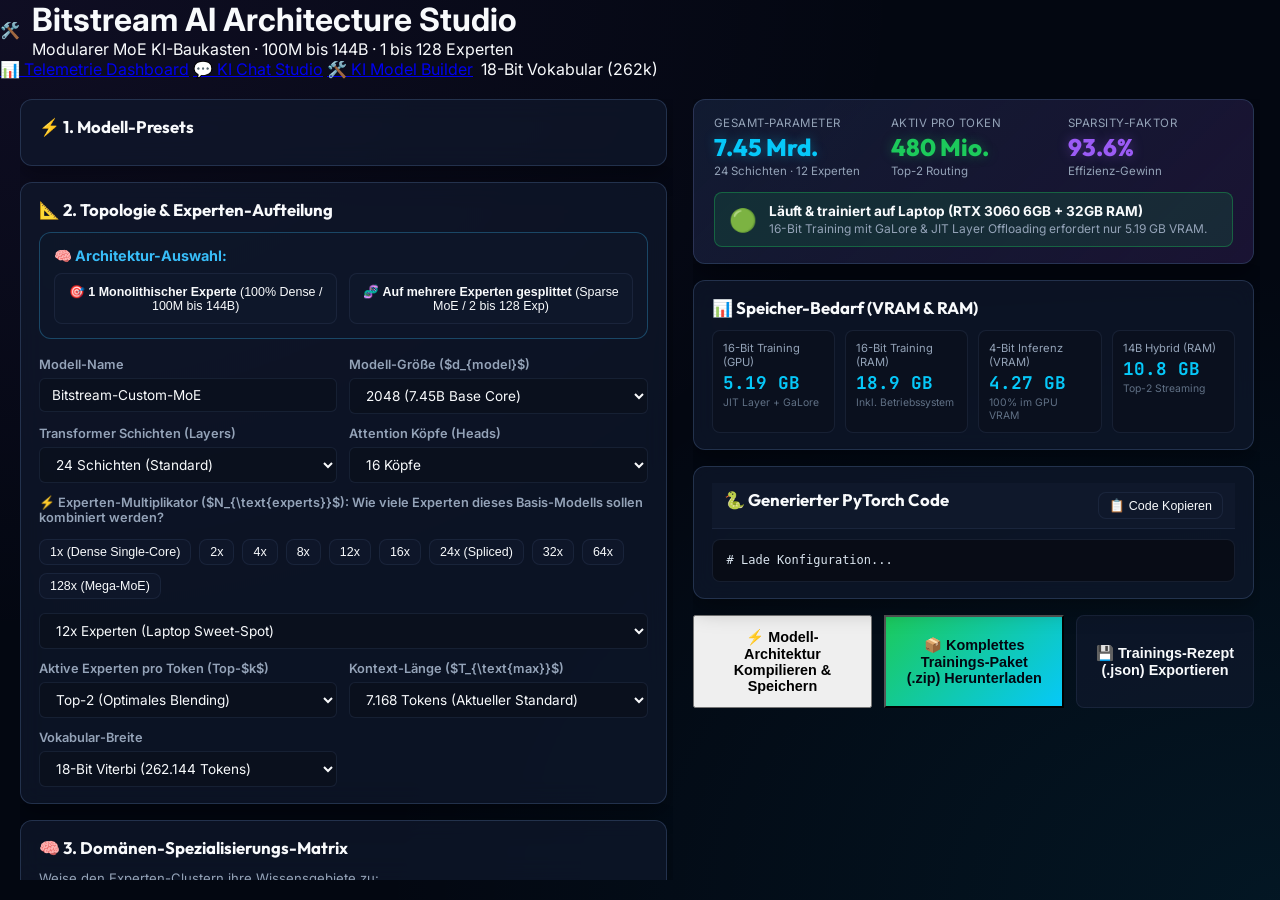
==== commit 97b33353: "feat: add interactive Multiplier Quick-Selector bar (1x to 128x experts) with live formula calculati" ====
--- a/dashboard/static/builder.html
+++ b/dashboard/static/builder.html
@@ -112,19 +112,31 @@
               <option value="128">128 Köpfe</option>
             </select>
           </div>
-          <div class="form-group" id="group-experts">
-            <label for="select-experts">Experten-Anzahl ($N_{\text{experts}}$)</label>
+          <div class="form-group" id="group-experts" style="grid-column: 1 / -1;">
+            <label for="select-experts">⚡ Experten-Multiplikator ($N_{\text{experts}}$): Wie viele Experten dieses Basis-Modells sollen kombiniert werden?</label>
+            <div class="multiplier-bar" style="display: flex; gap: 8px; flex-wrap: wrap; margin: 8px 0;">
+              <button type="button" class="btn-mult btn btn-secondary btn-sm" data-mult="1">1x (Dense Single-Core)</button>
+              <button type="button" class="btn-mult btn btn-secondary btn-sm" data-mult="2">2x</button>
+              <button type="button" class="btn-mult btn btn-secondary btn-sm" data-mult="4">4x</button>
+              <button type="button" class="btn-mult btn btn-secondary btn-sm" data-mult="8">8x</button>
+              <button type="button" class="btn-mult btn btn-secondary btn-sm active" data-mult="12">12x</button>
+              <button type="button" class="btn-mult btn btn-secondary btn-sm" data-mult="16">16x</button>
+              <button type="button" class="btn-mult btn btn-secondary btn-sm" data-mult="24">24x (Spliced)</button>
+              <button type="button" class="btn-mult btn btn-secondary btn-sm" data-mult="32">32x</button>
+              <button type="button" class="btn-mult btn btn-secondary btn-sm" data-mult="64">64x</button>
+              <button type="button" class="btn-mult btn btn-secondary btn-sm" data-mult="128">128x (Mega-MoE)</button>
+            </div>
             <select id="select-experts" class="form-select">
-              <option value="1">1 Experte (Monolithisch 100% Dense)</option>
-              <option value="2">2 Experten</option>
-              <option value="4">4 Experten (Edge MoE)</option>
-              <option value="8">8 Experten</option>
-              <option value="12" selected>12 Experten (Laptop Sweet-Spot)</option>
-              <option value="16">16 Experten</option>
-              <option value="24">24 Experten (14.2B Spliced)</option>
-              <option value="32">32 Experten</option>
-              <option value="64">64 Experten (70B Frontier)</option>
-              <option value="128">128 Experten (144B Mega-Titan)</option>
+              <option value="1">1x Experte (Monolithisch 100% Dense)</option>
+              <option value="2">2x Experten</option>
+              <option value="4">4x Experten (Edge MoE)</option>
+              <option value="8">8x Experten</option>
+              <option value="12" selected>12x Experten (Laptop Sweet-Spot)</option>
+              <option value="16">16x Experten</option>
+              <option value="24">24x Experten (14.2B Spliced)</option>
+              <option value="32">32x Experten</option>
+              <option value="64">64x Experten (70B Frontier)</option>
+              <option value="128">128x Experten (144B Mega-Titan)</option>
             </select>
           </div>
           <div class="form-group" id="group-top-k">
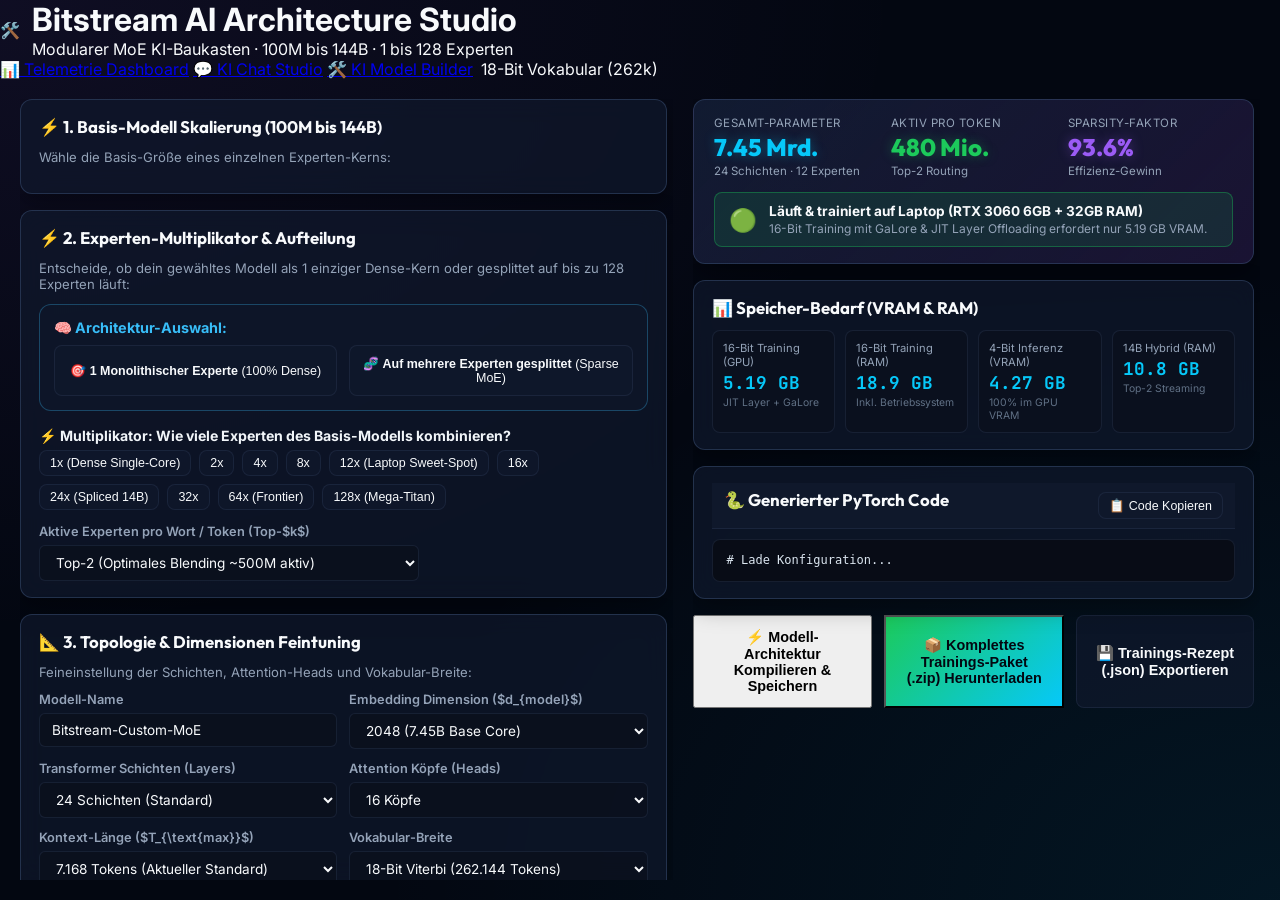
==== commit 4afbe741: "feat: reorder studio workflow to 1-Presets -> 2-Multiplier -> 3-Topology -> 4-Domains -> 5-Guardrail" ====
--- a/dashboard/static/builder.html
+++ b/dashboard/static/builder.html
@@ -36,40 +36,85 @@
 
   <!-- Main Studio Layout -->
   <main class="builder-layout">
-    <!-- Left Configuration Panel -->
+    <!-- Left Column: Interactive Configurator -->
     <section class="builder-config-panel">
-      <!-- Preset Quick Selection -->
-      <div class="panel-section">
-        <h2 class="section-title">⚡ 1. Modell-Presets</h2>
+      <!-- 1. Basis-Modell Presets -->
+      <div class="panel-section">
+        <h2 class="section-title">⚡ 1. Basis-Modell Skalierung (100M bis 144B)</h2>
+        <p class="section-desc">Wähle die Basis-Größe eines einzelnen Experten-Kerns:</p>
         <div class="presets-grid" id="presets-container">
           <!-- Dynamically populated -->
         </div>
       </div>
 
-      <!-- Architecture Dimensions -->
-      <div class="panel-section">
-        <h2 class="section-title">📐 2. Topologie & Experten-Aufteilung</h2>
+      <!-- 2. Experten-Multiplikator & Aufteilung -->
+      <div class="panel-section">
+        <h2 class="section-title">⚡ 2. Experten-Multiplikator & Aufteilung</h2>
+        <p class="section-desc">Entscheide, ob dein gewähltes Modell als 1 einziger Dense-Kern oder gesplittet auf bis zu 128 Experten läuft:</p>
 
         <!-- Mode Switch: 1 Experte (Dense) vs. Auf mehrere Experten gesplittet (MoE) -->
-        <div style="background: rgba(15, 23, 42, 0.7); border: 1px solid rgba(56, 189, 248, 0.3); border-radius: 12px; padding: 14px; margin-bottom: 18px;">
+        <div style="background: rgba(15, 23, 42, 0.7); border: 1px solid rgba(56, 189, 248, 0.3); border-radius: 12px; padding: 14px; margin-bottom: 16px;">
           <label style="font-weight: 700; font-size: 0.9rem; color: #38bdf8; display: block; margin-bottom: 8px;">🧠 Architektur-Auswahl:</label>
           <div style="display: flex; gap: 12px; flex-wrap: wrap;">
-            <button type="button" id="btn-mode-dense" class="btn btn-secondary btn-sm" style="flex: 1; min-width: 240px; padding: 10px; display: flex; align-items: center; justify-content: center; gap: 8px;">
-              <span>🎯 <strong>1 Monolithischer Experte</strong> (100% Dense / 100M bis 144B)</span>
+            <button type="button" id="btn-mode-dense" class="btn btn-secondary btn-sm" style="flex: 1; min-width: 220px; padding: 10px; display: flex; align-items: center; justify-content: center; gap: 8px;">
+              <span>🎯 <strong>1 Monolithischer Experte</strong> (100% Dense)</span>
             </button>
-            <button type="button" id="btn-mode-moe" class="btn btn-secondary btn-sm active" style="flex: 1; min-width: 240px; padding: 10px; display: flex; align-items: center; justify-content: center; gap: 8px;">
-              <span>🧬 <strong>Auf mehrere Experten gesplittet</strong> (Sparse MoE / 2 bis 128 Exp)</span>
+            <button type="button" id="btn-mode-moe" class="btn btn-secondary btn-sm active" style="flex: 1; min-width: 220px; padding: 10px; display: flex; align-items: center; justify-content: center; gap: 8px;">
+              <span>🧬 <strong>Auf mehrere Experten gesplittet</strong> (Sparse MoE)</span>
             </button>
           </div>
         </div>
 
+        <div style="margin-bottom: 14px;">
+          <label for="select-experts" style="font-weight: 700; font-size: 0.88rem; color: #f1f5f9; display: block; margin-bottom: 6px;">⚡ Multiplikator: Wie viele Experten des Basis-Modells kombinieren?</label>
+          <div class="multiplier-bar" style="display: flex; gap: 8px; flex-wrap: wrap; margin-bottom: 8px;">
+            <button type="button" class="btn-mult btn btn-secondary btn-sm" data-mult="1">1x (Dense Single-Core)</button>
+            <button type="button" class="btn-mult btn btn-secondary btn-sm" data-mult="2">2x</button>
+            <button type="button" class="btn-mult btn btn-secondary btn-sm" data-mult="4">4x</button>
+            <button type="button" class="btn-mult btn btn-secondary btn-sm" data-mult="8">8x</button>
+            <button type="button" class="btn-mult btn btn-secondary btn-sm active" data-mult="12">12x (Laptop Sweet-Spot)</button>
+            <button type="button" class="btn-mult btn btn-secondary btn-sm" data-mult="16">16x</button>
+            <button type="button" class="btn-mult btn btn-secondary btn-sm" data-mult="24">24x (Spliced 14B)</button>
+            <button type="button" class="btn-mult btn btn-secondary btn-sm" data-mult="32">32x</button>
+            <button type="button" class="btn-mult btn btn-secondary btn-sm" data-mult="64">64x (Frontier)</button>
+            <button type="button" class="btn-mult btn btn-secondary btn-sm" data-mult="128">128x (Mega-Titan)</button>
+          </div>
+          <select id="select-experts" class="form-select" style="display: none;">
+            <option value="1">1x Experte (Monolithisch 100% Dense)</option>
+            <option value="2">2x Experten</option>
+            <option value="4">4x Experten (Edge MoE)</option>
+            <option value="8">8x Experten</option>
+            <option value="12" selected>12x Experten (Laptop Sweet-Spot)</option>
+            <option value="16">16x Experten</option>
+            <option value="24">24x Experten (14.2B Spliced)</option>
+            <option value="32">32x Experten</option>
+            <option value="64">64x Experten (70B Frontier)</option>
+            <option value="128">128x Experten (144B Mega-Titan)</option>
+          </select>
+        </div>
+
+        <div class="form-group" id="group-top-k" style="max-width: 380px;">
+          <label for="select-top-k">Aktive Experten pro Wort / Token (Top-$k$)</label>
+          <select id="select-top-k" class="form-select">
+            <option value="1">Top-1 (Maximale Sparsity & Speed)</option>
+            <option value="2" selected>Top-2 (Optimales Blending ~500M aktiv)</option>
+            <option value="4">Top-4 (Hohe Reasoning-Kapazität)</option>
+            <option value="8">Top-8 (Deep Ensemble)</option>
+          </select>
+        </div>
+      </div>
+
+      <!-- 3. Topologie & Dimensionen Feintuning -->
+      <div class="panel-section">
+        <h2 class="section-title">📐 3. Topologie & Dimensionen Feintuning</h2>
+        <p class="section-desc">Feineinstellung der Schichten, Attention-Heads und Vokabular-Breite:</p>
         <div class="form-grid">
           <div class="form-group">
             <label for="input-model-name">Modell-Name</label>
             <input type="text" id="input-model-name" class="form-input" value="Bitstream-Custom-MoE">
           </div>
           <div class="form-group">
-            <label for="select-d-model">Modell-Größe ($d_{model}$)</label>
+            <label for="select-d-model">Embedding Dimension ($d_{model}$)</label>
             <select id="select-d-model" class="form-select">
               <option value="512">512 (100M Single-Core)</option>
               <option value="768">768 (300M Single-Core)</option>
@@ -112,42 +157,6 @@
               <option value="128">128 Köpfe</option>
             </select>
           </div>
-          <div class="form-group" id="group-experts" style="grid-column: 1 / -1;">
-            <label for="select-experts">⚡ Experten-Multiplikator ($N_{\text{experts}}$): Wie viele Experten dieses Basis-Modells sollen kombiniert werden?</label>
-            <div class="multiplier-bar" style="display: flex; gap: 8px; flex-wrap: wrap; margin: 8px 0;">
-              <button type="button" class="btn-mult btn btn-secondary btn-sm" data-mult="1">1x (Dense Single-Core)</button>
-              <button type="button" class="btn-mult btn btn-secondary btn-sm" data-mult="2">2x</button>
-              <button type="button" class="btn-mult btn btn-secondary btn-sm" data-mult="4">4x</button>
-              <button type="button" class="btn-mult btn btn-secondary btn-sm" data-mult="8">8x</button>
-              <button type="button" class="btn-mult btn btn-secondary btn-sm active" data-mult="12">12x</button>
-              <button type="button" class="btn-mult btn btn-secondary btn-sm" data-mult="16">16x</button>
-              <button type="button" class="btn-mult btn btn-secondary btn-sm" data-mult="24">24x (Spliced)</button>
-              <button type="button" class="btn-mult btn btn-secondary btn-sm" data-mult="32">32x</button>
-              <button type="button" class="btn-mult btn btn-secondary btn-sm" data-mult="64">64x</button>
-              <button type="button" class="btn-mult btn btn-secondary btn-sm" data-mult="128">128x (Mega-MoE)</button>
-            </div>
-            <select id="select-experts" class="form-select">
-              <option value="1">1x Experte (Monolithisch 100% Dense)</option>
-              <option value="2">2x Experten</option>
-              <option value="4">4x Experten (Edge MoE)</option>
-              <option value="8">8x Experten</option>
-              <option value="12" selected>12x Experten (Laptop Sweet-Spot)</option>
-              <option value="16">16x Experten</option>
-              <option value="24">24x Experten (14.2B Spliced)</option>
-              <option value="32">32x Experten</option>
-              <option value="64">64x Experten (70B Frontier)</option>
-              <option value="128">128x Experten (144B Mega-Titan)</option>
-            </select>
-          </div>
-          <div class="form-group" id="group-top-k">
-            <label for="select-top-k">Aktive Experten pro Token (Top-$k$)</label>
-            <select id="select-top-k" class="form-select">
-              <option value="1">Top-1 (Maximale Sparsity)</option>
-              <option value="2" selected>Top-2 (Optimales Blending)</option>
-              <option value="4">Top-4 (Hohe Kapazität)</option>
-              <option value="8">Top-8 (Deep Ensemble)</option>
-            </select>
-          </div>
           <div class="form-group">
             <label for="select-seq-len">Kontext-Länge ($T_{\text{max}}$)</label>
             <select id="select-seq-len" class="form-select">
@@ -169,9 +178,9 @@
         </div>
       </div>
 
-      <!-- Domain Specialization Matrix -->
-      <div class="panel-section">
-        <h2 class="section-title">🧠 3. Domänen-Spezialisierungs-Matrix</h2>
+      <!-- 4. Domänen-Spezialisierungs-Matrix -->
+      <div class="panel-section">
+        <h2 class="section-title">🧠 4. Domänen-Spezialisierungs-Matrix</h2>
         <p class="section-desc">Weise den Experten-Clustern ihre Wissensgebiete zu:</p>
         <div class="domain-matrix-grid">
           <div class="domain-card active" data-domain="cyber">
@@ -211,7 +220,7 @@
 
       <!-- Guardrails & Alignment Studio -->
       <div class="panel-section">
-        <h2 class="section-title">🛡️ 4. Guardrails & RLVR-Ausrichtung</h2>
+        <h2 class="section-title">🛡️ 5. Guardrails & RLVR-Ausrichtung</h2>
         <div class="slider-grid">
           <div class="slider-group">
             <div class="slider-header">
@@ -242,7 +251,7 @@
 
       <!-- Target Hardware & Deployment Bundle -->
       <div class="panel-section">
-        <h2 class="section-title">🚀 5. Ziel-Hardware & Deployment-Schnittstellen</h2>
+        <h2 class="section-title">🚀 6. Ziel-Hardware & Deployment-Schnittstellen</h2>
         <p class="section-desc">Passe das generierte Paket an dein Gerät und deine Lieblings-Tools an:</p>
         
         <div class="form-grid" style="margin-bottom: 16px;">
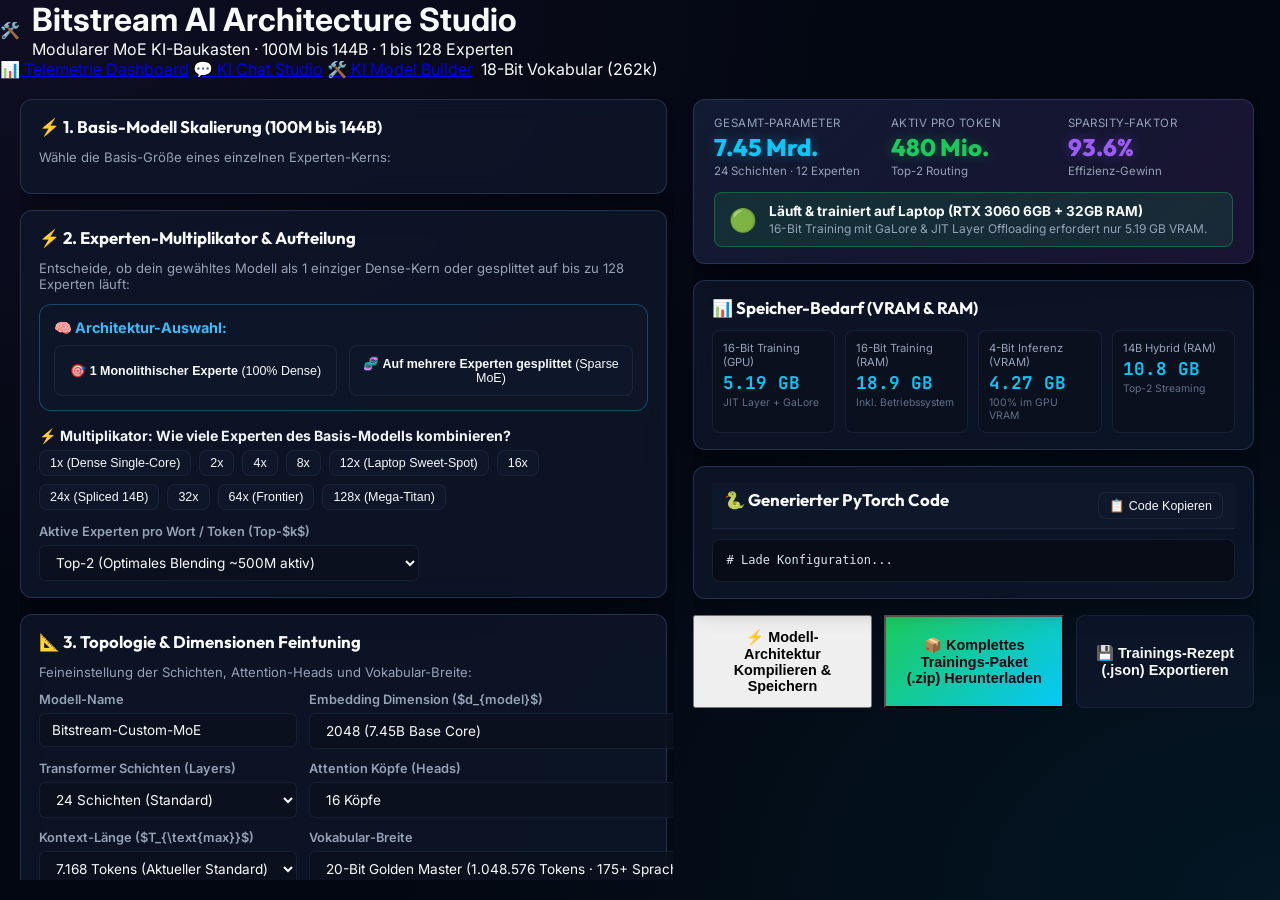
==== commit 9cee4891: "feat(builder): add 20-bit golden master vocab support, package real vocab & tokenizer in zip bundle," ====
--- a/dashboard/static/builder.html
+++ b/dashboard/static/builder.html
@@ -171,7 +171,8 @@
           <div class="form-group">
             <label for="select-vocab">Vokabular-Breite</label>
             <select id="select-vocab" class="form-select">
-              <option value="262144" selected>18-Bit Viterbi (262.144 Tokens)</option>
+              <option value="1048576" selected>20-Bit Golden Master (1.048.576 Tokens · 175+ Sprachen)</option>
+              <option value="262144">18-Bit Viterbi (262.144 Tokens)</option>
               <option value="65536">16-Bit Viterbi (65.536 Tokens)</option>
             </select>
           </div>
@@ -277,6 +278,12 @@
         <div style="background: rgba(15, 23, 42, 0.6); padding: 14px 18px; border-radius: 10px; border: 1px solid rgba(51, 65, 85, 0.5);">
           <label style="font-weight: 700; font-size: 0.88rem; color: #38bdf8; display: block; margin-bottom: 10px;">📦 Im 1-Klick Download (.zip) enthaltene Komponenten:</label>
           <div style="display: grid; grid-template-columns: repeat(auto-fit, minmax(240px, 1fr)); gap: 10px; font-size: 0.85rem;">
+            <label style="display: flex; align-items: center; gap: 8px; cursor: pointer;">
+              <input type="checkbox" checked disabled> <span>📖 <strong>vocab.bin / vocab.json</strong> (Echtes Vokabular)</span>
+            </label>
+            <label style="display: flex; align-items: center; gap: 8px; cursor: pointer;">
+              <input type="checkbox" checked disabled> <span>🔤 <strong>tokenizer.py & vocabulary.py</strong> (Viterbi Engine)</span>
+            </label>
             <label style="display: flex; align-items: center; gap: 8px; cursor: pointer;">
               <input type="checkbox" checked disabled> <span>🐍 <strong>model.py</strong> (PyTorch MoE Architektur)</span>
             </label>
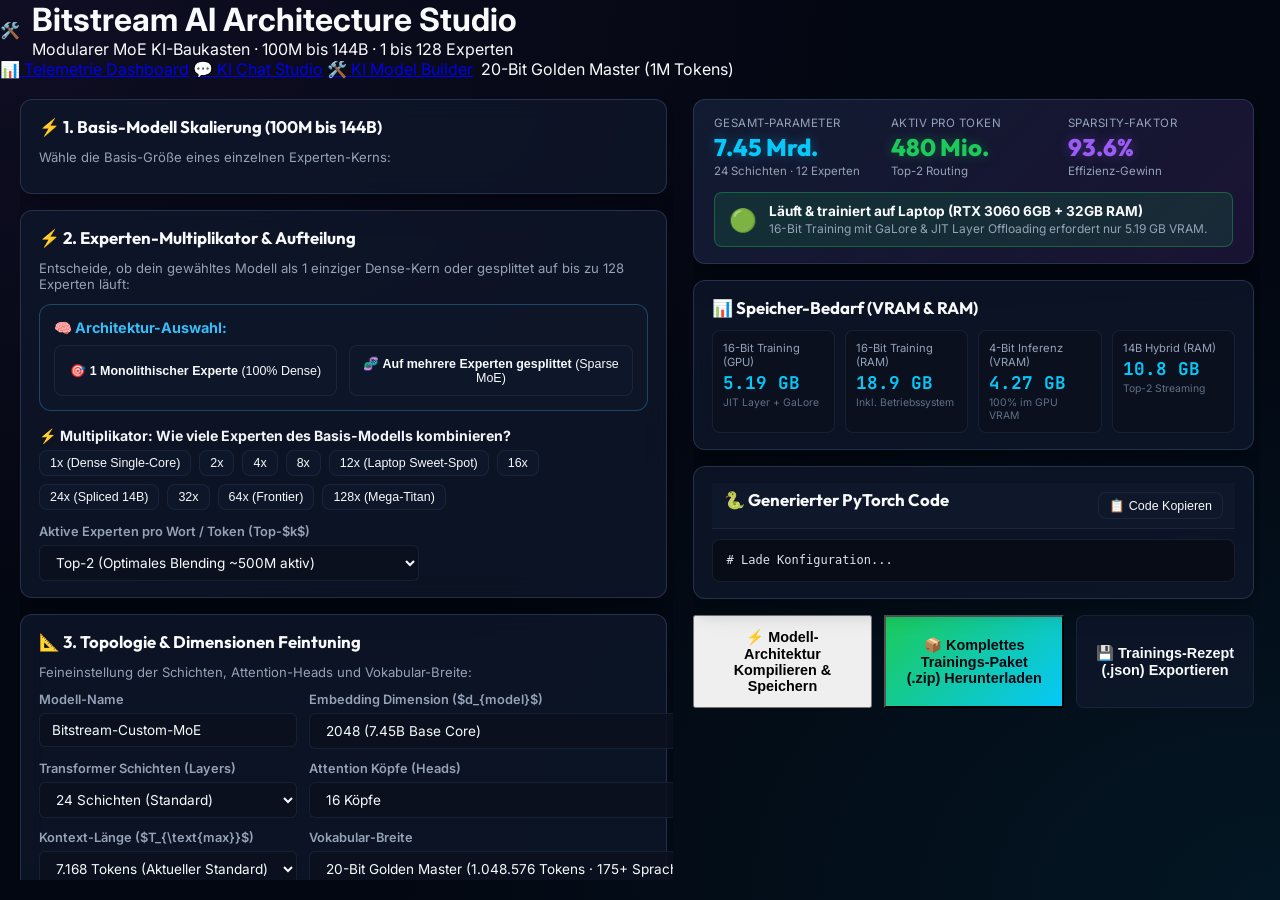
==== commit 10956086: "feat: 8.42B MoE training speedup, memory & I/O optimization, and live cognitive daemons - Optimized " ====
--- a/dashboard/static/builder.html
+++ b/dashboard/static/builder.html
@@ -30,7 +30,7 @@
         <a href="/chat.html" class="nav-btn" id="nav-chat">💬 KI Chat Studio</a>
         <a href="/builder.html" class="nav-btn active" id="nav-builder">🛠️ KI Model Builder</a>
       </nav>
-      <span class="badge badge-primary" id="vocab-badge">18-Bit Vokabular (262k)</span>
+      <span class="badge badge-primary" id="vocab-badge">20-Bit Golden Master (1M Tokens)</span>
     </div>
   </header>
 
